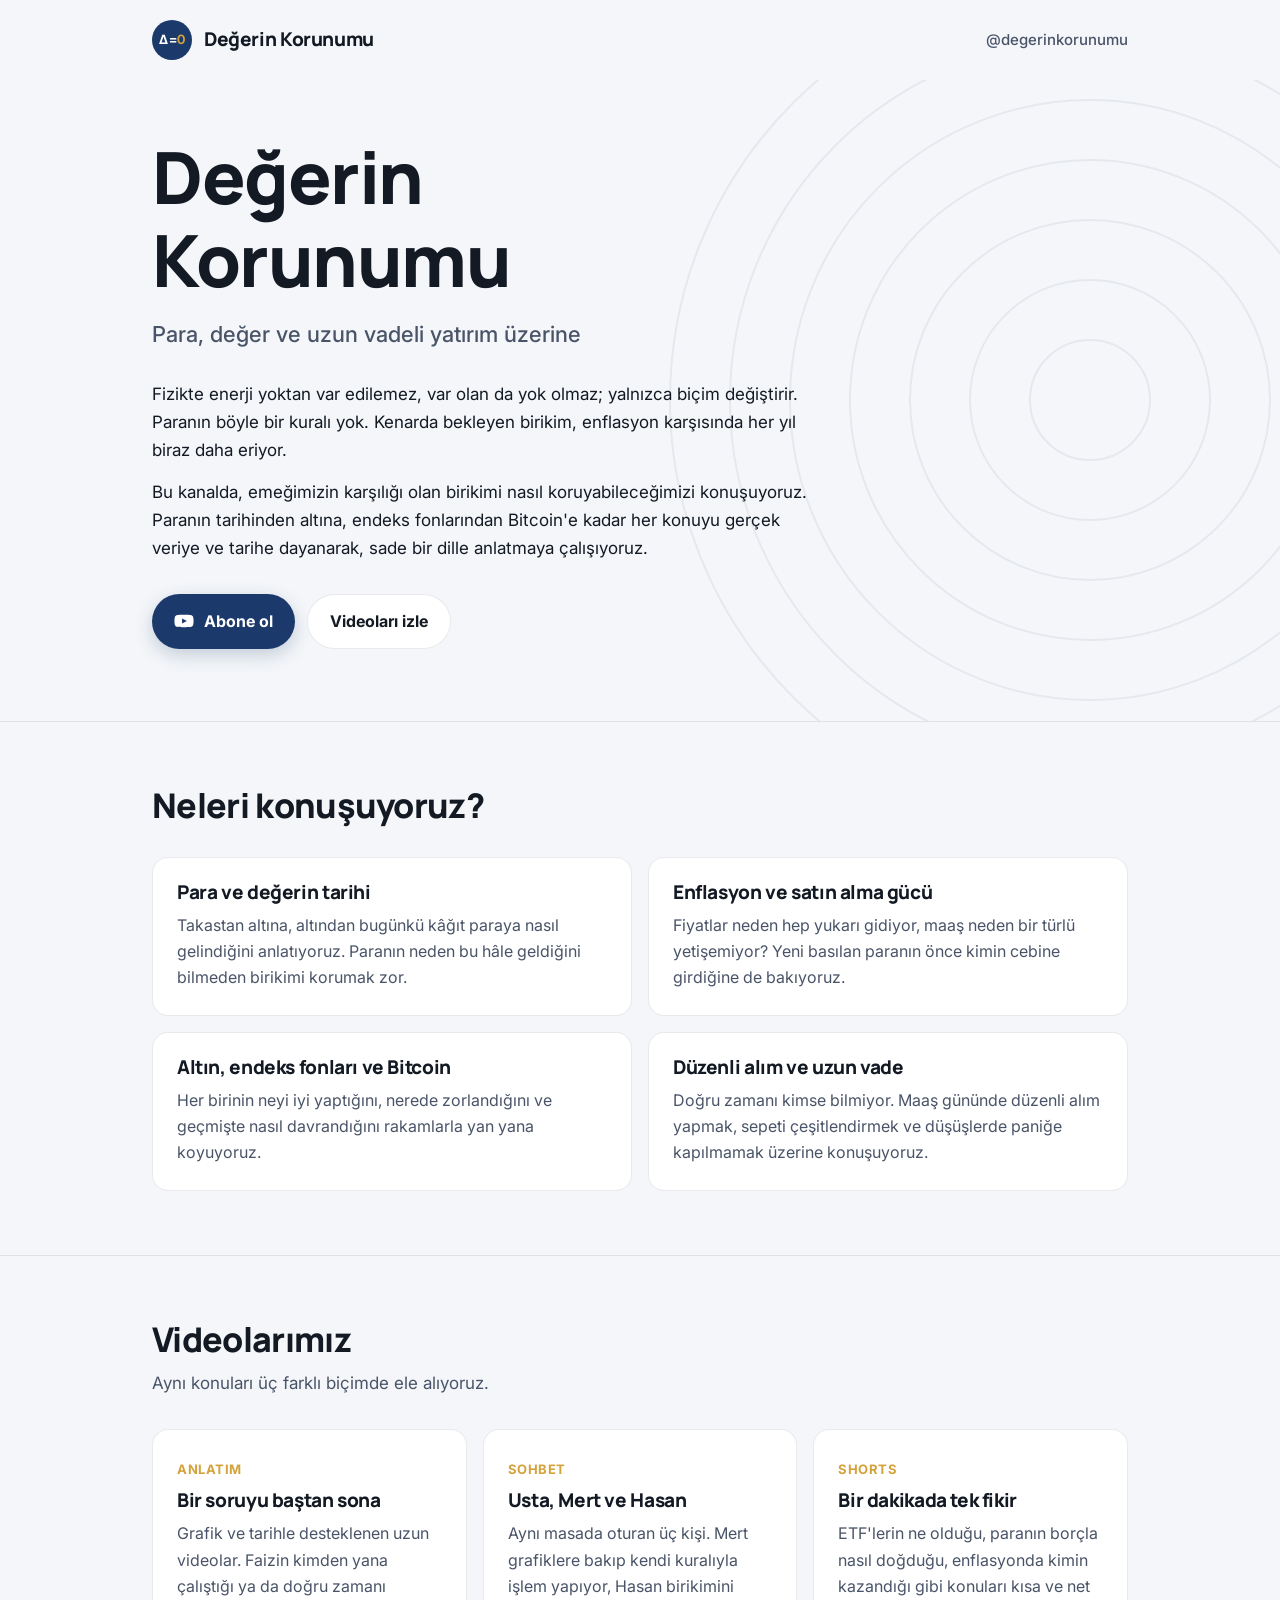
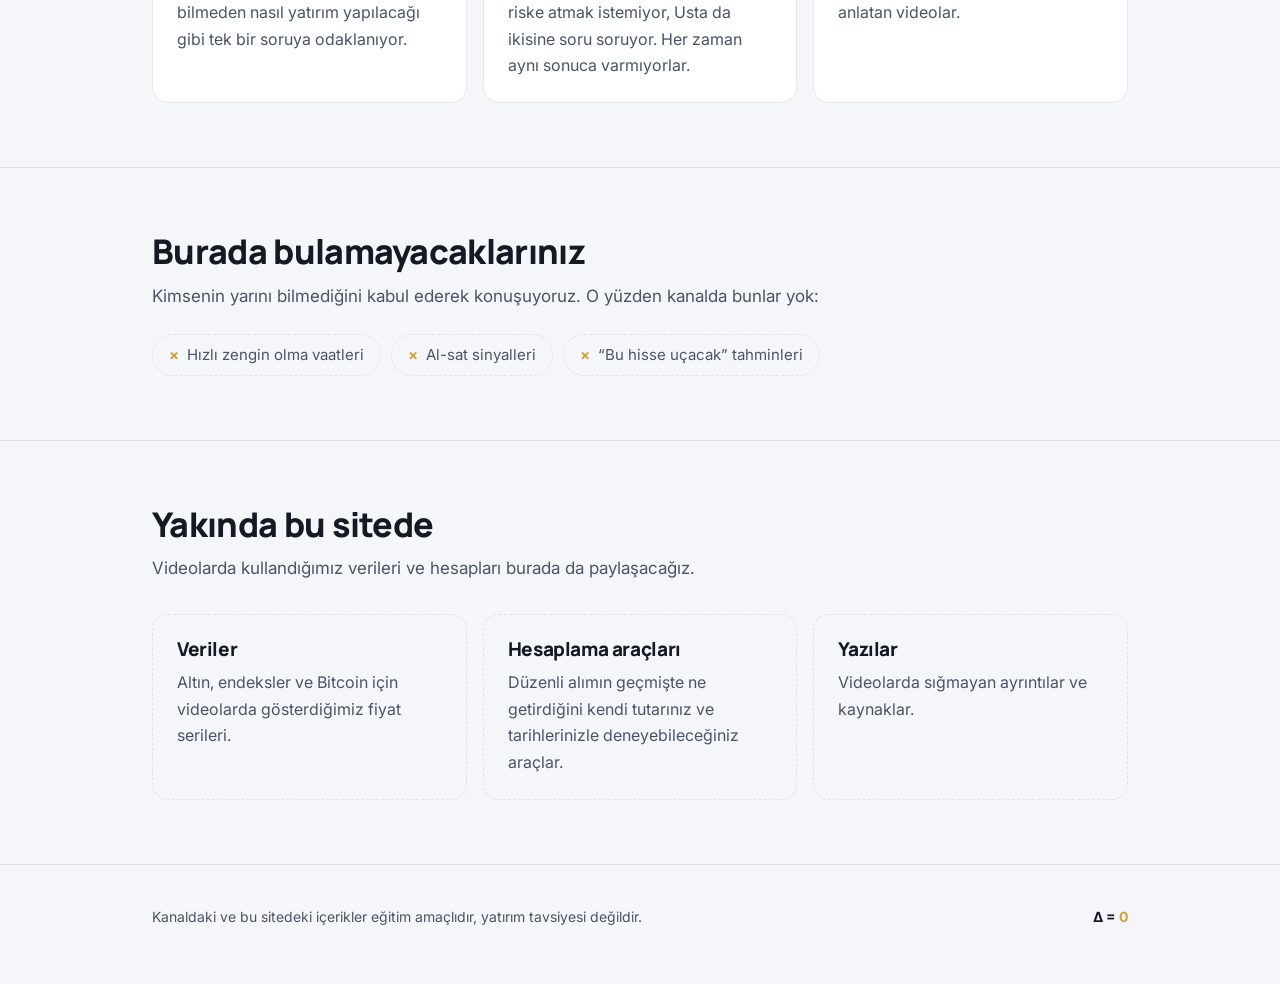
==== index.html @ 439486f2 "Site: kanal tanıtım ana sayfası (Cloudflare Pages) Co-Authored-By: Claude Opus 5.5 <noreply@anthropi" ====
<!doctype html>
<html lang="tr">
<head>
<meta charset="utf-8">
<meta name="viewport" content="width=device-width, initial-scale=1">
<title>Değerin Korunumu</title>
<meta name="description" content="Birikimi enflasyona karşı nasıl koruyabileceğimizi konuşan Türkçe YouTube kanalı: paranın tarihi, altın, endeks fonları, Bitcoin ve düzenli alım.">
<meta name="theme-color" content="#1b3a6b">
<link rel="icon" href="favicon.svg" type="image/svg+xml">
<meta property="og:type" content="website">
<meta property="og:title" content="Değerin Korunumu">
<meta property="og:description" content="Para, değer ve uzun vadeli yatırım üzerine Türkçe YouTube kanalı.">
<meta property="og:image" content="og.png">
<meta property="og:locale" content="tr_TR">
<meta name="twitter:card" content="summary_large_image">
<link rel="preconnect" href="https://fonts.googleapis.com">
<link rel="preconnect" href="https://fonts.gstatic.com" crossorigin>
<link rel="stylesheet" href="https://fonts.googleapis.com/css2?family=Manrope:wght@600;800&family=Inter:wght@400;500;700&display=swap">
<style>
:root {
  --navy: #1b3a6b;
  --gold: #d4a23a;
  --bg: #f4f6f9;
  --surface: #ffffff;
  --ink: #141a24;
  --ink2: #4a5468;
  --line: rgba(20, 26, 36, .09);
  --ring: rgba(27, 58, 107, .07);
  --accent: var(--navy);
  --on-accent: #ffffff;
}
@media (prefers-color-scheme: dark) {
  :root:not([data-theme="light"]) {
    --bg: #0f1520;
    --surface: #172030;
    --ink: #e8ecf3;
    --ink2: #a3adbf;
    --line: rgba(232, 236, 243, .1);
    --ring: rgba(212, 162, 58, .08);
    --accent: #d4a23a;
    --on-accent: #141a24;
  }
}
:root[data-theme="dark"] {
  --bg: #0f1520;
  --surface: #172030;
  --ink: #e8ecf3;
  --ink2: #a3adbf;
  --line: rgba(232, 236, 243, .1);
  --ring: rgba(212, 162, 58, .08);
  --accent: #d4a23a;
  --on-accent: #141a24;
}

* { margin: 0; padding: 0; box-sizing: border-box; }
html { -webkit-text-size-adjust: 100%; }
body {
  background: var(--bg);
  color: var(--ink);
  font-family: Inter, system-ui, sans-serif;
  font-size: 17px;
  line-height: 1.65;
  overflow-x: hidden;
}
a { color: inherit; }
.kap { max-width: 1040px; margin: 0 auto; padding: 0 16px; }
@media (min-width: 640px) { .kap { padding: 0 32px; } }

h1, h2, h3, .marka { font-family: Manrope, Inter, sans-serif; font-weight: 800; letter-spacing: -0.02em; line-height: 1.15; }

/* Üst şerit */
header { padding: 20px 0; }
header .kap { display: flex; align-items: center; justify-content: space-between; gap: 16px; }
.marka { display: flex; align-items: center; gap: 12px; text-decoration: none; font-size: 19px; }
.marka svg { flex: none; }
.ust-link { font-weight: 500; font-size: 15px; color: var(--ink2); text-decoration: none; white-space: nowrap; }
.ust-link:hover { color: var(--ink); }

/* Giriş */
.giris { position: relative; padding: 56px 0 72px; overflow: hidden; }
.halkalar { position: absolute; right: -260px; top: 50%; transform: translateY(-50%); width: 900px; height: 900px; pointer-events: none; }
.halkalar circle { fill: none; stroke: var(--ring); stroke-width: 2; }
.giris .kap { position: relative; }
.giris h1 { font-size: clamp(40px, 8vw, 72px); max-width: 12ch; }
.giris .alt { margin-top: 14px; font-size: clamp(18px, 2.4vw, 22px); color: var(--ink2); font-weight: 500; }
.giris p.metin { margin-top: 28px; max-width: 60ch; }
.giris p.metin + p.metin { margin-top: 14px; }
.dugmeler { margin-top: 32px; display: flex; flex-wrap: wrap; gap: 12px; }
.dugme {
  display: inline-flex; align-items: center; gap: 10px;
  padding: 13px 22px; border-radius: 999px;
  font-weight: 700; font-size: 16px; text-decoration: none;
  transition: transform .15s ease, box-shadow .15s ease;
}
.dugme:hover { transform: translateY(-1px); }
.dugme.ana { background: var(--accent); color: var(--on-accent); box-shadow: 0 6px 18px rgba(27, 58, 107, .22); }
.dugme.ikinci { border: 1.5px solid var(--line); background: var(--surface); }

/* Bölümler */
section.bolum { padding: 64px 0; border-top: 1px solid var(--line); }
.bolum h2 { font-size: clamp(26px, 4vw, 34px); }
.bolum .giris-metni { margin-top: 10px; color: var(--ink2); max-width: 62ch; }
.izgara { margin-top: 32px; display: grid; gap: 16px; grid-template-columns: 1fr; }
@media (min-width: 720px) { .izgara.iki { grid-template-columns: 1fr 1fr; } .izgara.uc { grid-template-columns: repeat(3, 1fr); } }
.kart { background: var(--surface); border: 1px solid var(--line); border-radius: 16px; padding: 24px; }
.kart h3 { font-size: 19px; }
.kart p { margin-top: 8px; color: var(--ink2); font-size: 16px; }
.kart .etiket { display: inline-block; font-size: 13px; font-weight: 700; letter-spacing: .04em; text-transform: uppercase; color: var(--gold); margin-bottom: 10px; }

/* Bulamayacaklarınız */
.yok { margin-top: 24px; display: flex; flex-wrap: wrap; gap: 10px; }
.yok span { padding: 8px 16px; border-radius: 999px; border: 1px dashed var(--line); color: var(--ink2); font-size: 15px; }
.yok span::before { content: "×"; color: var(--gold); font-weight: 700; margin-right: 8px; }

/* Yakında */
.yakinda .kart { border-style: dashed; background: transparent; }

footer { padding: 40px 0 56px; border-top: 1px solid var(--line); color: var(--ink2); font-size: 14px; }
footer .kap { display: flex; flex-wrap: wrap; justify-content: space-between; gap: 12px 24px; }
footer .delta { font-family: Inter, sans-serif; font-weight: 700; color: var(--ink); }
footer .delta b { color: var(--gold); }
</style>
</head>
<body>

<svg width="0" height="0" style="position:absolute" aria-hidden="true">
  <defs>
    <symbol id="isaret" viewBox="0 0 100 100">
      <circle cx="50" cy="50" r="50" fill="#1b3a6b"/>
      <text x="50" y="61" text-anchor="middle" font-family="Inter, sans-serif" font-weight="700" font-size="32" fill="#ffffff">Δ<tspan dx="2">=</tspan><tspan dx="2" fill="#d4a23a">0</tspan></text>
    </symbol>
  </defs>
</svg>

<header>
  <div class="kap">
    <a class="marka" href="/" aria-label="Değerin Korunumu ana sayfa">
      <svg width="40" height="40" aria-hidden="true"><use href="#isaret"/></svg>
      Değerin Korunumu
    </a>
    <a class="ust-link" href="https://www.youtube.com/@degerinkorunumu">@degerinkorunumu</a>
  </div>
</header>

<main>
  <section class="giris">
    <svg class="halkalar" viewBox="0 0 900 900" aria-hidden="true">
      <circle cx="450" cy="450" r="60"/><circle cx="450" cy="450" r="120"/><circle cx="450" cy="450" r="180"/>
      <circle cx="450" cy="450" r="240"/><circle cx="450" cy="450" r="300"/><circle cx="450" cy="450" r="360"/>
      <circle cx="450" cy="450" r="420"/>
    </svg>
    <div class="kap">
      <h1>Değerin Korunumu</h1>
      <div class="alt">Para, değer ve uzun vadeli yatırım üzerine</div>
      <p class="metin">Fizikte enerji yoktan var edilemez, var olan da yok olmaz; yalnızca biçim değiştirir. Paranın böyle bir kuralı yok. Kenarda bekleyen birikim, enflasyon karşısında her yıl biraz daha eriyor.</p>
      <p class="metin">Bu kanalda, emeğimizin karşılığı olan birikimi nasıl koruyabileceğimizi konuşuyoruz. Paranın tarihinden altına, endeks fonlarından Bitcoin'e kadar her konuyu gerçek veriye ve tarihe dayanarak, sade bir dille anlatmaya çalışıyoruz.</p>
      <div class="dugmeler">
        <a class="dugme ana" href="https://www.youtube.com/@degerinkorunumu?sub_confirmation=1">
          <svg width="20" height="20" viewBox="0 0 24 24" aria-hidden="true"><path fill="currentColor" d="M23 7.2a3 3 0 0 0-2.1-2.1C19 4.6 12 4.6 12 4.6s-7 0-8.9.5A3 3 0 0 0 1 7.2 31 31 0 0 0 .5 12 31 31 0 0 0 1 16.8a3 3 0 0 0 2.1 2.1c1.9.5 8.9.5 8.9.5s7 0 8.9-.5a3 3 0 0 0 2.1-2.1 31 31 0 0 0 .5-4.8 31 31 0 0 0-.5-4.8ZM9.7 15.1V8.9l5.8 3.1-5.8 3.1Z"/></svg>
          Abone ol
        </a>
        <a class="dugme ikinci" href="https://www.youtube.com/@degerinkorunumu/videos">Videoları izle</a>
      </div>
    </div>
  </section>

  <section class="bolum">
    <div class="kap">
      <h2>Neleri konuşuyoruz?</h2>
      <div class="izgara iki">
        <div class="kart">
          <h3>Para ve değerin tarihi</h3>
          <p>Takastan altına, altından bugünkü kâğıt paraya nasıl gelindiğini anlatıyoruz. Paranın neden bu hâle geldiğini bilmeden birikimi korumak zor.</p>
        </div>
        <div class="kart">
          <h3>Enflasyon ve satın alma gücü</h3>
          <p>Fiyatlar neden hep yukarı gidiyor, maaş neden bir türlü yetişemiyor? Yeni basılan paranın önce kimin cebine girdiğine de bakıyoruz.</p>
        </div>
        <div class="kart">
          <h3>Altın, endeks fonları ve Bitcoin</h3>
          <p>Her birinin neyi iyi yaptığını, nerede zorlandığını ve geçmişte nasıl davrandığını rakamlarla yan yana koyuyoruz.</p>
        </div>
        <div class="kart">
          <h3>Düzenli alım ve uzun vade</h3>
          <p>Doğru zamanı kimse bilmiyor. Maaş gününde düzenli alım yapmak, sepeti çeşitlendirmek ve düşüşlerde paniğe kapılmamak üzerine konuşuyoruz.</p>
        </div>
      </div>
    </div>
  </section>

  <section class="bolum">
    <div class="kap">
      <h2>Videolarımız</h2>
      <p class="giris-metni">Aynı konuları üç farklı biçimde ele alıyoruz.</p>
      <div class="izgara uc">
        <div class="kart">
          <span class="etiket">Anlatım</span>
          <h3>Bir soruyu baştan sona</h3>
          <p>Grafik ve tarihle desteklenen uzun videolar. Faizin kimden yana çalıştığı ya da doğru zamanı bilmeden nasıl yatırım yapılacağı gibi tek bir soruya odaklanıyor.</p>
        </div>
        <div class="kart">
          <span class="etiket">Sohbet</span>
          <h3>Usta, Mert ve Hasan</h3>
          <p>Aynı masada oturan üç kişi. Mert grafiklere bakıp kendi kuralıyla işlem yapıyor, Hasan birikimini riske atmak istemiyor, Usta da ikisine soru soruyor. Her zaman aynı sonuca varmıyorlar.</p>
        </div>
        <div class="kart">
          <span class="etiket">Shorts</span>
          <h3>Bir dakikada tek fikir</h3>
          <p>ETF'lerin ne olduğu, paranın borçla nasıl doğduğu, enflasyonda kimin kazandığı gibi konuları kısa ve net anlatan videolar.</p>
        </div>
      </div>
    </div>
  </section>

  <section class="bolum">
    <div class="kap">
      <h2>Burada bulamayacaklarınız</h2>
      <p class="giris-metni">Kimsenin yarını bilmediğini kabul ederek konuşuyoruz. O yüzden kanalda bunlar yok:</p>
      <div class="yok">
        <span>Hızlı zengin olma vaatleri</span>
        <span>Al-sat sinyalleri</span>
        <span>“Bu hisse uçacak” tahminleri</span>
      </div>
    </div>
  </section>

  <section class="bolum yakinda">
    <div class="kap">
      <h2>Yakında bu sitede</h2>
      <p class="giris-metni">Videolarda kullandığımız verileri ve hesapları burada da paylaşacağız.</p>
      <div class="izgara uc">
        <div class="kart">
          <h3>Veriler</h3>
          <p>Altın, endeksler ve Bitcoin için videolarda gösterdiğimiz fiyat serileri.</p>
        </div>
        <div class="kart">
          <h3>Hesaplama araçları</h3>
          <p>Düzenli alımın geçmişte ne getirdiğini kendi tutarınız ve tarihlerinizle deneyebileceğiniz araçlar.</p>
        </div>
        <div class="kart">
          <h3>Yazılar</h3>
          <p>Videolarda sığmayan ayrıntılar ve kaynaklar.</p>
        </div>
      </div>
    </div>
  </section>
</main>

<footer>
  <div class="kap">
    <div>Kanaldaki ve bu sitedeki içerikler eğitim amaçlıdır, yatırım tavsiyesi değildir.</div>
    <div class="delta">Δ = <b>0</b></div>
  </div>
</footer>

</body>
</html>
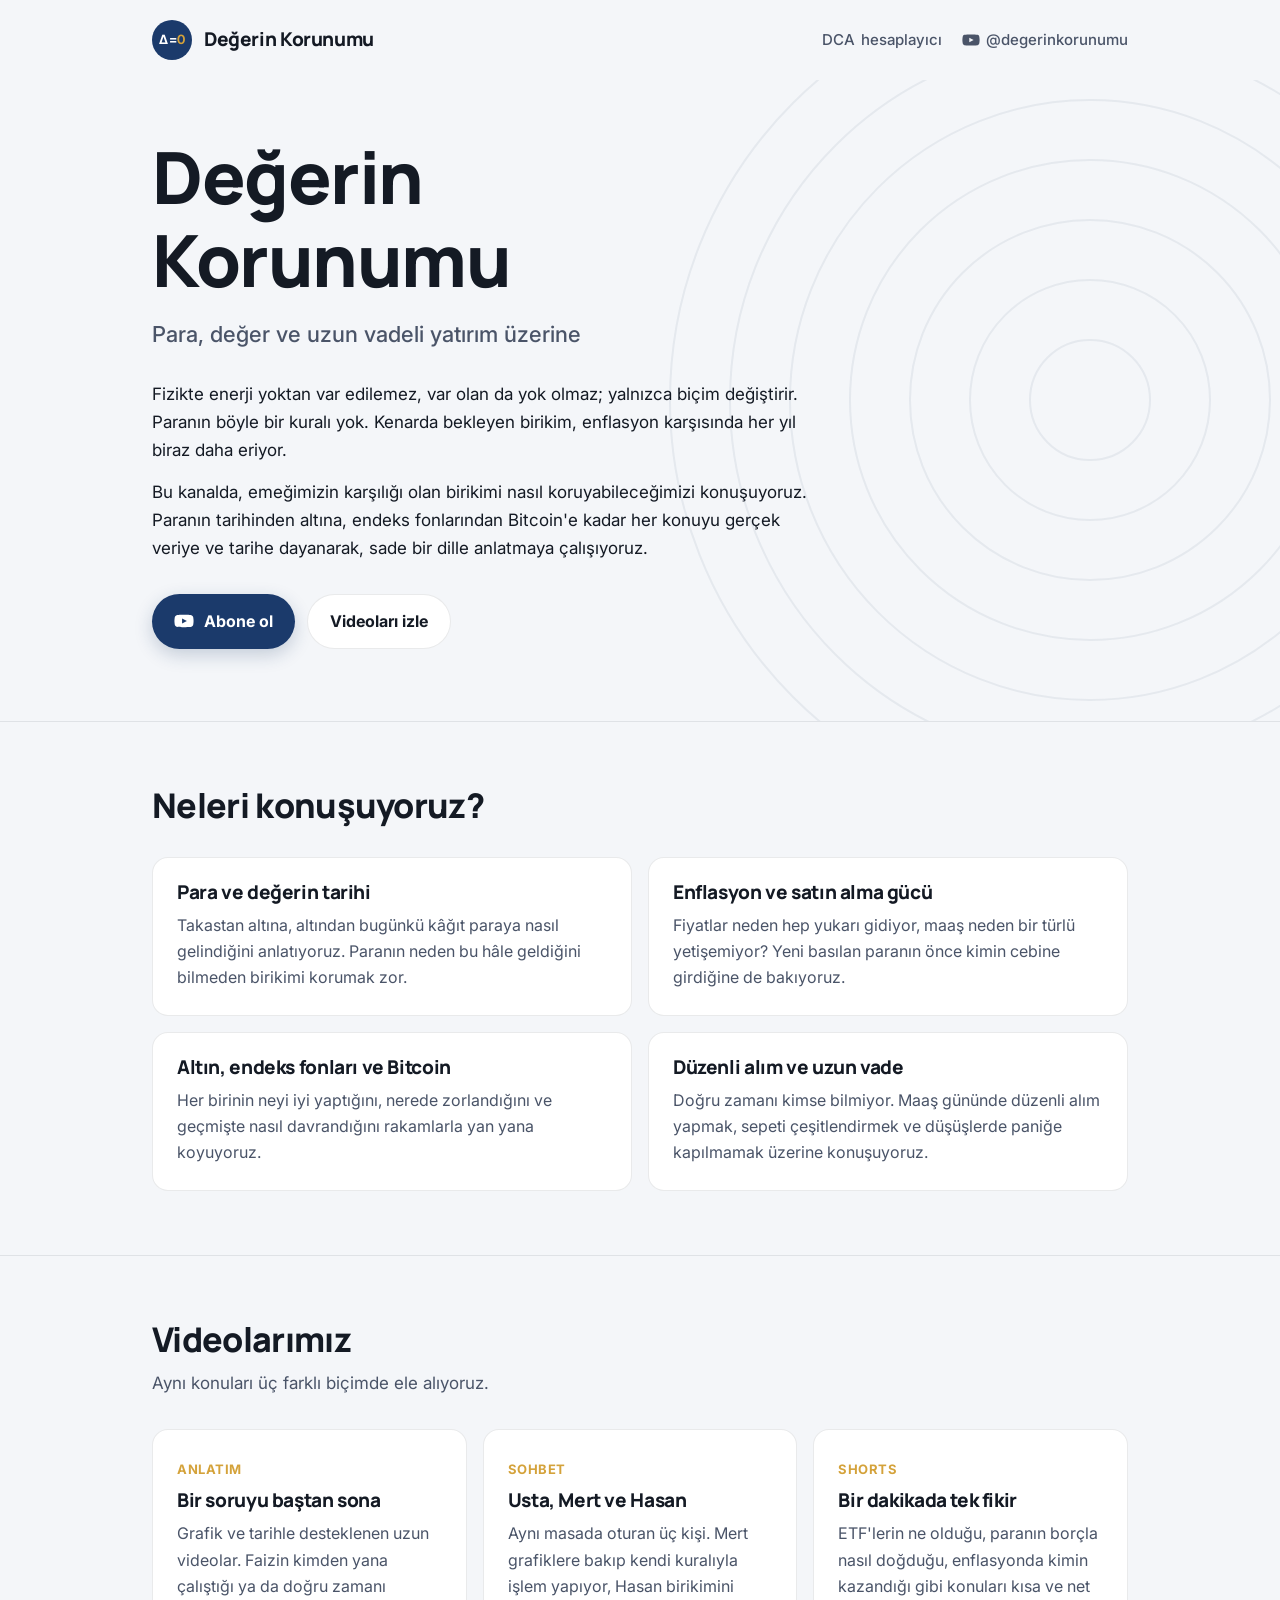
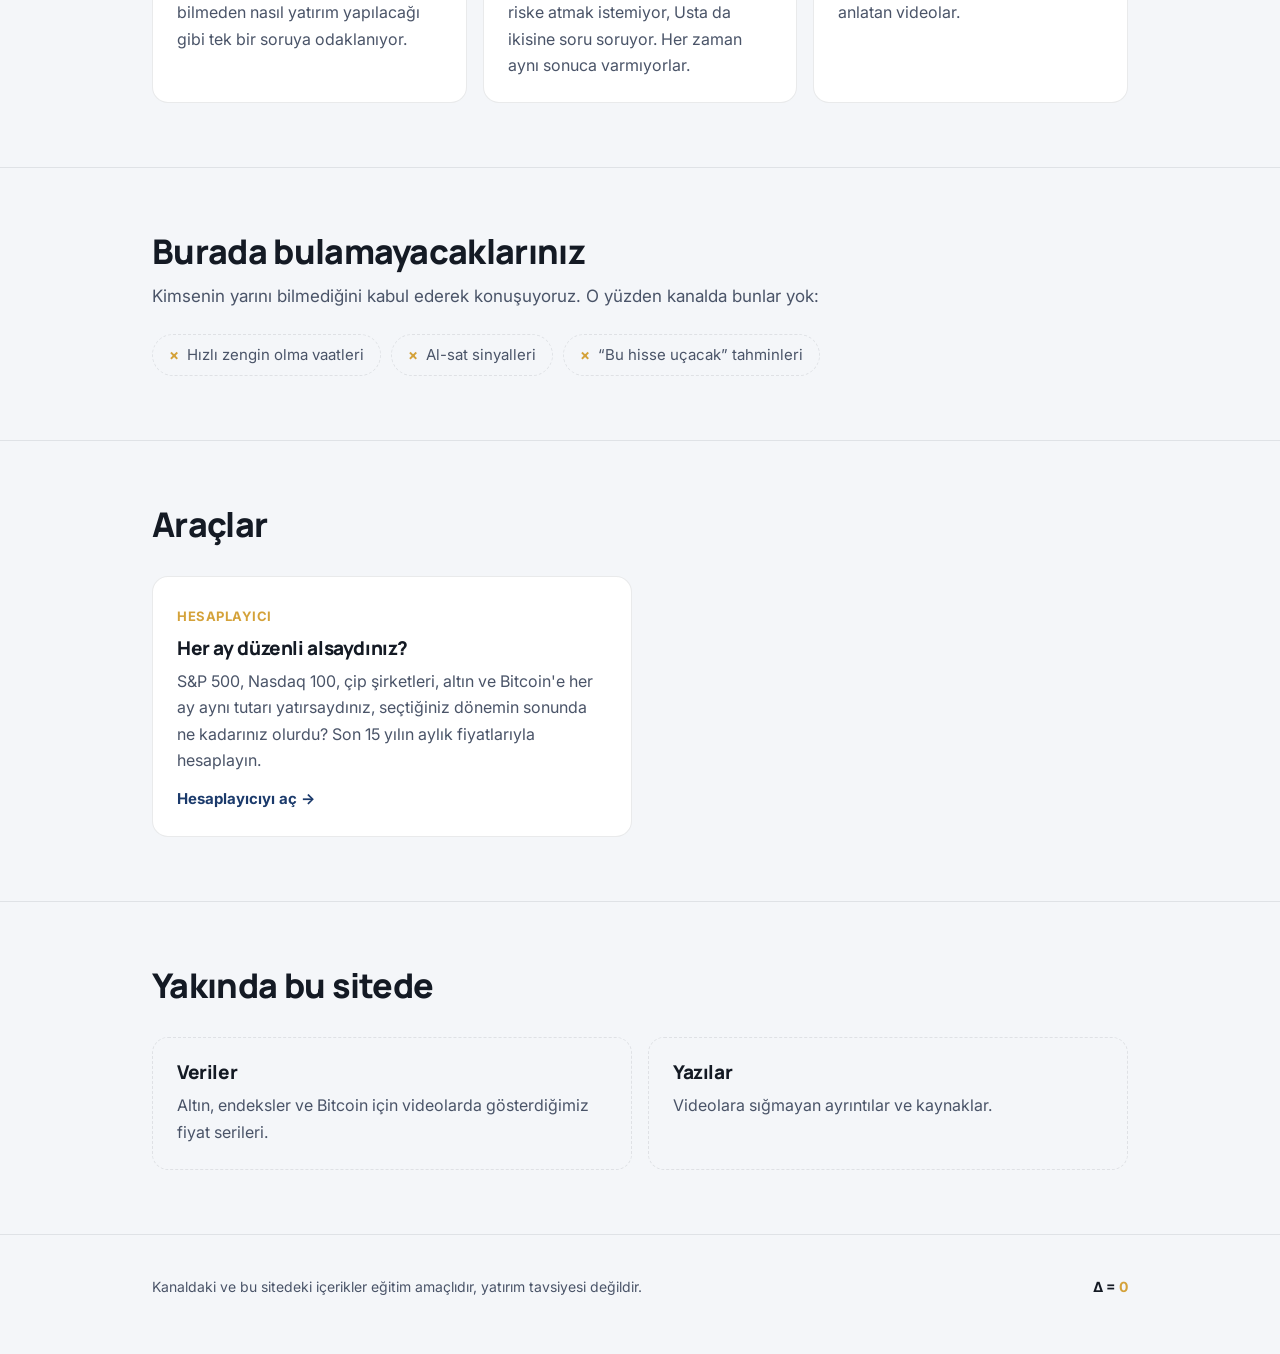
==== commit a60ccc92: "Site: düzenli alım (DCA) hesaplayıcı VOO, QQQ, SMH, altın ve Bitcoin için son 15 yılın aylık fiyatla" ====
--- a/index.html
+++ b/index.html
@@ -6,120 +6,21 @@
 <title>Değerin Korunumu</title>
 <meta name="description" content="Birikimi enflasyona karşı nasıl koruyabileceğimizi konuşan Türkçe YouTube kanalı: paranın tarihi, altın, endeks fonları, Bitcoin ve düzenli alım.">
 <meta name="theme-color" content="#1b3a6b">
-<link rel="icon" href="favicon.svg" type="image/svg+xml">
+<link rel="icon" href="/favicon.svg" type="image/svg+xml">
 <meta property="og:type" content="website">
 <meta property="og:title" content="Değerin Korunumu">
 <meta property="og:description" content="Para, değer ve uzun vadeli yatırım üzerine Türkçe YouTube kanalı.">
-<meta property="og:image" content="og.png">
+<link rel="canonical" href="https://degerinkorunumu.pages.dev/">
+<meta property="og:url" content="https://degerinkorunumu.pages.dev/">
+<meta property="og:image" content="https://degerinkorunumu.pages.dev/og.png">
+<meta property="og:image:width" content="1200">
+<meta property="og:image:height" content="630">
 <meta property="og:locale" content="tr_TR">
 <meta name="twitter:card" content="summary_large_image">
 <link rel="preconnect" href="https://fonts.googleapis.com">
 <link rel="preconnect" href="https://fonts.gstatic.com" crossorigin>
 <link rel="stylesheet" href="https://fonts.googleapis.com/css2?family=Manrope:wght@600;800&family=Inter:wght@400;500;700&display=swap">
-<style>
-:root {
-  --navy: #1b3a6b;
-  --gold: #d4a23a;
-  --bg: #f4f6f9;
-  --surface: #ffffff;
-  --ink: #141a24;
-  --ink2: #4a5468;
-  --line: rgba(20, 26, 36, .09);
-  --ring: rgba(27, 58, 107, .07);
-  --accent: var(--navy);
-  --on-accent: #ffffff;
-}
-@media (prefers-color-scheme: dark) {
-  :root:not([data-theme="light"]) {
-    --bg: #0f1520;
-    --surface: #172030;
-    --ink: #e8ecf3;
-    --ink2: #a3adbf;
-    --line: rgba(232, 236, 243, .1);
-    --ring: rgba(212, 162, 58, .08);
-    --accent: #d4a23a;
-    --on-accent: #141a24;
-  }
-}
-:root[data-theme="dark"] {
-  --bg: #0f1520;
-  --surface: #172030;
-  --ink: #e8ecf3;
-  --ink2: #a3adbf;
-  --line: rgba(232, 236, 243, .1);
-  --ring: rgba(212, 162, 58, .08);
-  --accent: #d4a23a;
-  --on-accent: #141a24;
-}
-
-* { margin: 0; padding: 0; box-sizing: border-box; }
-html { -webkit-text-size-adjust: 100%; }
-body {
-  background: var(--bg);
-  color: var(--ink);
-  font-family: Inter, system-ui, sans-serif;
-  font-size: 17px;
-  line-height: 1.65;
-  overflow-x: hidden;
-}
-a { color: inherit; }
-.kap { max-width: 1040px; margin: 0 auto; padding: 0 16px; }
-@media (min-width: 640px) { .kap { padding: 0 32px; } }
-
-h1, h2, h3, .marka { font-family: Manrope, Inter, sans-serif; font-weight: 800; letter-spacing: -0.02em; line-height: 1.15; }
-
-/* Üst şerit */
-header { padding: 20px 0; }
-header .kap { display: flex; align-items: center; justify-content: space-between; gap: 16px; }
-.marka { display: flex; align-items: center; gap: 12px; text-decoration: none; font-size: 19px; }
-.marka svg { flex: none; }
-.ust-link { font-weight: 500; font-size: 15px; color: var(--ink2); text-decoration: none; white-space: nowrap; }
-.ust-link:hover { color: var(--ink); }
-
-/* Giriş */
-.giris { position: relative; padding: 56px 0 72px; overflow: hidden; }
-.halkalar { position: absolute; right: -260px; top: 50%; transform: translateY(-50%); width: 900px; height: 900px; pointer-events: none; }
-.halkalar circle { fill: none; stroke: var(--ring); stroke-width: 2; }
-.giris .kap { position: relative; }
-.giris h1 { font-size: clamp(40px, 8vw, 72px); max-width: 12ch; }
-.giris .alt { margin-top: 14px; font-size: clamp(18px, 2.4vw, 22px); color: var(--ink2); font-weight: 500; }
-.giris p.metin { margin-top: 28px; max-width: 60ch; }
-.giris p.metin + p.metin { margin-top: 14px; }
-.dugmeler { margin-top: 32px; display: flex; flex-wrap: wrap; gap: 12px; }
-.dugme {
-  display: inline-flex; align-items: center; gap: 10px;
-  padding: 13px 22px; border-radius: 999px;
-  font-weight: 700; font-size: 16px; text-decoration: none;
-  transition: transform .15s ease, box-shadow .15s ease;
-}
-.dugme:hover { transform: translateY(-1px); }
-.dugme.ana { background: var(--accent); color: var(--on-accent); box-shadow: 0 6px 18px rgba(27, 58, 107, .22); }
-.dugme.ikinci { border: 1.5px solid var(--line); background: var(--surface); }
-
-/* Bölümler */
-section.bolum { padding: 64px 0; border-top: 1px solid var(--line); }
-.bolum h2 { font-size: clamp(26px, 4vw, 34px); }
-.bolum .giris-metni { margin-top: 10px; color: var(--ink2); max-width: 62ch; }
-.izgara { margin-top: 32px; display: grid; gap: 16px; grid-template-columns: 1fr; }
-@media (min-width: 720px) { .izgara.iki { grid-template-columns: 1fr 1fr; } .izgara.uc { grid-template-columns: repeat(3, 1fr); } }
-.kart { background: var(--surface); border: 1px solid var(--line); border-radius: 16px; padding: 24px; }
-.kart h3 { font-size: 19px; }
-.kart p { margin-top: 8px; color: var(--ink2); font-size: 16px; }
-.kart .etiket { display: inline-block; font-size: 13px; font-weight: 700; letter-spacing: .04em; text-transform: uppercase; color: var(--gold); margin-bottom: 10px; }
-
-/* Bulamayacaklarınız */
-.yok { margin-top: 24px; display: flex; flex-wrap: wrap; gap: 10px; }
-.yok span { padding: 8px 16px; border-radius: 999px; border: 1px dashed var(--line); color: var(--ink2); font-size: 15px; }
-.yok span::before { content: "×"; color: var(--gold); font-weight: 700; margin-right: 8px; }
-
-/* Yakında */
-.yakinda .kart { border-style: dashed; background: transparent; }
-
-footer { padding: 40px 0 56px; border-top: 1px solid var(--line); color: var(--ink2); font-size: 14px; }
-footer .kap { display: flex; flex-wrap: wrap; justify-content: space-between; gap: 12px 24px; }
-footer .delta { font-family: Inter, sans-serif; font-weight: 700; color: var(--ink); }
-footer .delta b { color: var(--gold); }
-</style>
+<link rel="stylesheet" href="/stil.css">
 </head>
 <body>
 
@@ -138,7 +39,10 @@
       <svg width="40" height="40" aria-hidden="true"><use href="#isaret"/></svg>
       Değerin Korunumu
     </a>
-    <a class="ust-link" href="https://www.youtube.com/@degerinkorunumu">@degerinkorunumu</a>
+    <nav class="menu">
+      <a class="ust-link" href="/araclar/dca">DCA <span class="uzun">hesaplayıcı</span></a>
+      <a class="ust-link" href="https://www.youtube.com/@degerinkorunumu" aria-label="YouTube kanalı"><svg width="18" height="18" viewBox="0 0 24 24" aria-hidden="true"><path fill="currentColor" d="M23 7.2a3 3 0 0 0-2.1-2.1C19 4.6 12 4.6 12 4.6s-7 0-8.9.5A3 3 0 0 0 1 7.2 31 31 0 0 0 .5 12 31 31 0 0 0 1 16.8a3 3 0 0 0 2.1 2.1c1.9.5 8.9.5 8.9.5s7 0 8.9-.5a3 3 0 0 0 2.1-2.1 31 31 0 0 0 .5-4.8 31 31 0 0 0-.5-4.8ZM9.7 15.1V8.9l5.8 3.1-5.8 3.1Z"/></svg><span class="uzun">@degerinkorunumu</span></a>
+    </nav>
   </div>
 </header>
 
@@ -224,22 +128,31 @@
     </div>
   </section>
 
+  <section class="bolum">
+    <div class="kap">
+      <h2>Araçlar</h2>
+      <div class="izgara iki">
+        <a class="kart arac" href="/araclar/dca">
+          <span class="etiket">Hesaplayıcı</span>
+          <h3>Her ay düzenli alsaydınız?</h3>
+          <p>S&amp;P 500, Nasdaq 100, çip şirketleri, altın ve Bitcoin'e her ay aynı tutarı yatırsaydınız, seçtiğiniz dönemin sonunda ne kadarınız olurdu? Son 15 yılın aylık fiyatlarıyla hesaplayın.</p>
+          <span class="git">Hesaplayıcıyı aç →</span>
+        </a>
+      </div>
+    </div>
+  </section>
+
   <section class="bolum yakinda">
     <div class="kap">
       <h2>Yakında bu sitede</h2>
-      <p class="giris-metni">Videolarda kullandığımız verileri ve hesapları burada da paylaşacağız.</p>
-      <div class="izgara uc">
+      <div class="izgara iki">
         <div class="kart">
           <h3>Veriler</h3>
           <p>Altın, endeksler ve Bitcoin için videolarda gösterdiğimiz fiyat serileri.</p>
         </div>
         <div class="kart">
-          <h3>Hesaplama araçları</h3>
-          <p>Düzenli alımın geçmişte ne getirdiğini kendi tutarınız ve tarihlerinizle deneyebileceğiniz araçlar.</p>
-        </div>
-        <div class="kart">
           <h3>Yazılar</h3>
-          <p>Videolarda sığmayan ayrıntılar ve kaynaklar.</p>
+          <p>Videolara sığmayan ayrıntılar ve kaynaklar.</p>
         </div>
       </div>
     </div>
--- a/stil.css
+++ b/stil.css
@@ -0,0 +1,111 @@
+/* Değerin Korunumu sitesi: bütün sayfaların ortak stili */
+:root {
+  --navy: #1b3a6b;
+  --gold: #d4a23a;
+  --bg: #f4f6f9;
+  --surface: #ffffff;
+  --ink: #141a24;
+  --ink2: #4a5468;
+  --line: rgba(20, 26, 36, .09);
+  --ring: rgba(27, 58, 107, .07);
+  --accent: var(--navy);
+  --on-accent: #ffffff;
+}
+@media (prefers-color-scheme: dark) {
+  :root:not([data-theme="light"]) {
+    --bg: #0f1520;
+    --surface: #172030;
+    --ink: #e8ecf3;
+    --ink2: #a3adbf;
+    --line: rgba(232, 236, 243, .1);
+    --ring: rgba(212, 162, 58, .08);
+    --accent: #d4a23a;
+    --on-accent: #141a24;
+  }
+}
+:root[data-theme="dark"] {
+  --bg: #0f1520;
+  --surface: #172030;
+  --ink: #e8ecf3;
+  --ink2: #a3adbf;
+  --line: rgba(232, 236, 243, .1);
+  --ring: rgba(212, 162, 58, .08);
+  --accent: #d4a23a;
+  --on-accent: #141a24;
+}
+
+* { margin: 0; padding: 0; box-sizing: border-box; }
+html { -webkit-text-size-adjust: 100%; }
+body {
+  background: var(--bg);
+  color: var(--ink);
+  font-family: Inter, system-ui, sans-serif;
+  font-size: 17px;
+  line-height: 1.65;
+  overflow-x: hidden;
+}
+a { color: inherit; }
+.kap { max-width: 1040px; margin: 0 auto; padding: 0 16px; }
+@media (min-width: 640px) { .kap { padding: 0 32px; } }
+
+h1, h2, h3, .marka { font-family: Manrope, Inter, sans-serif; font-weight: 800; letter-spacing: -0.02em; line-height: 1.15; }
+
+/* Üst şerit */
+header { padding: 20px 0; }
+header .kap { display: flex; align-items: center; justify-content: space-between; gap: 16px; }
+.marka { display: flex; align-items: center; gap: 12px; text-decoration: none; font-size: 19px; }
+.marka svg { flex: none; }
+.menu { display: flex; align-items: center; gap: 20px; }
+.ust-link { display: inline-flex; align-items: center; gap: 6px; font-weight: 500; font-size: 15px; color: var(--ink2); text-decoration: none; white-space: nowrap; }
+.ust-link:hover, .ust-link[aria-current] { color: var(--ink); }
+.ust-link svg { flex: none; }
+@media (max-width: 560px) { .ust-link .uzun { display: none; } .marka { font-size: 17px; } .menu { gap: 14px; } }
+
+/* Giriş */
+.giris { position: relative; padding: 56px 0 72px; overflow: hidden; }
+.halkalar { position: absolute; right: -260px; top: 50%; transform: translateY(-50%); width: 900px; height: 900px; pointer-events: none; }
+.halkalar circle { fill: none; stroke: var(--ring); stroke-width: 2; }
+.giris .kap { position: relative; }
+.giris h1 { font-size: clamp(40px, 8vw, 72px); max-width: 12ch; }
+.giris .alt { margin-top: 14px; font-size: clamp(18px, 2.4vw, 22px); color: var(--ink2); font-weight: 500; }
+.giris p.metin { margin-top: 28px; max-width: 60ch; }
+.giris p.metin + p.metin { margin-top: 14px; }
+.dugmeler { margin-top: 32px; display: flex; flex-wrap: wrap; gap: 12px; }
+.dugme {
+  display: inline-flex; align-items: center; gap: 10px;
+  padding: 13px 22px; border-radius: 999px;
+  font-weight: 700; font-size: 16px; text-decoration: none;
+  transition: transform .15s ease, box-shadow .15s ease;
+}
+.dugme:hover { transform: translateY(-1px); }
+.dugme.ana { background: var(--accent); color: var(--on-accent); box-shadow: 0 6px 18px rgba(27, 58, 107, .22); }
+.dugme.ikinci { border: 1.5px solid var(--line); background: var(--surface); }
+
+/* Bölümler */
+section.bolum { padding: 64px 0; border-top: 1px solid var(--line); }
+.bolum h2 { font-size: clamp(26px, 4vw, 34px); }
+.bolum .giris-metni { margin-top: 10px; color: var(--ink2); max-width: 62ch; }
+.izgara { margin-top: 32px; display: grid; gap: 16px; grid-template-columns: 1fr; }
+@media (min-width: 720px) { .izgara.iki { grid-template-columns: 1fr 1fr; } .izgara.uc { grid-template-columns: repeat(3, 1fr); } }
+.kart { background: var(--surface); border: 1px solid var(--line); border-radius: 16px; padding: 24px; }
+.kart h3 { font-size: 19px; }
+.kart p { margin-top: 8px; color: var(--ink2); font-size: 16px; }
+.kart .etiket { display: inline-block; font-size: 13px; font-weight: 700; letter-spacing: .04em; text-transform: uppercase; color: var(--gold); margin-bottom: 10px; }
+
+/* Bulamayacaklarınız */
+.yok { margin-top: 24px; display: flex; flex-wrap: wrap; gap: 10px; }
+.yok span { padding: 8px 16px; border-radius: 999px; border: 1px dashed var(--line); color: var(--ink2); font-size: 15px; }
+.yok span::before { content: "×"; color: var(--gold); font-weight: 700; margin-right: 8px; }
+
+/* Yakında */
+.yakinda .kart { border-style: dashed; background: transparent; }
+
+footer { padding: 40px 0 56px; border-top: 1px solid var(--line); color: var(--ink2); font-size: 14px; }
+footer .kap { display: flex; flex-wrap: wrap; justify-content: space-between; gap: 12px 24px; }
+footer .delta { font-family: Inter, sans-serif; font-weight: 700; color: var(--ink); }
+footer .delta b { color: var(--gold); }
+
+/* Bağlantı kartı */
+a.kart.arac { display: block; text-decoration: none; transition: border-color .15s ease, transform .15s ease; }
+a.kart.arac:hover { border-color: var(--gold); transform: translateY(-1px); }
+.kart .git { display: inline-block; margin-top: 14px; font-weight: 700; font-size: 15px; color: var(--accent); }
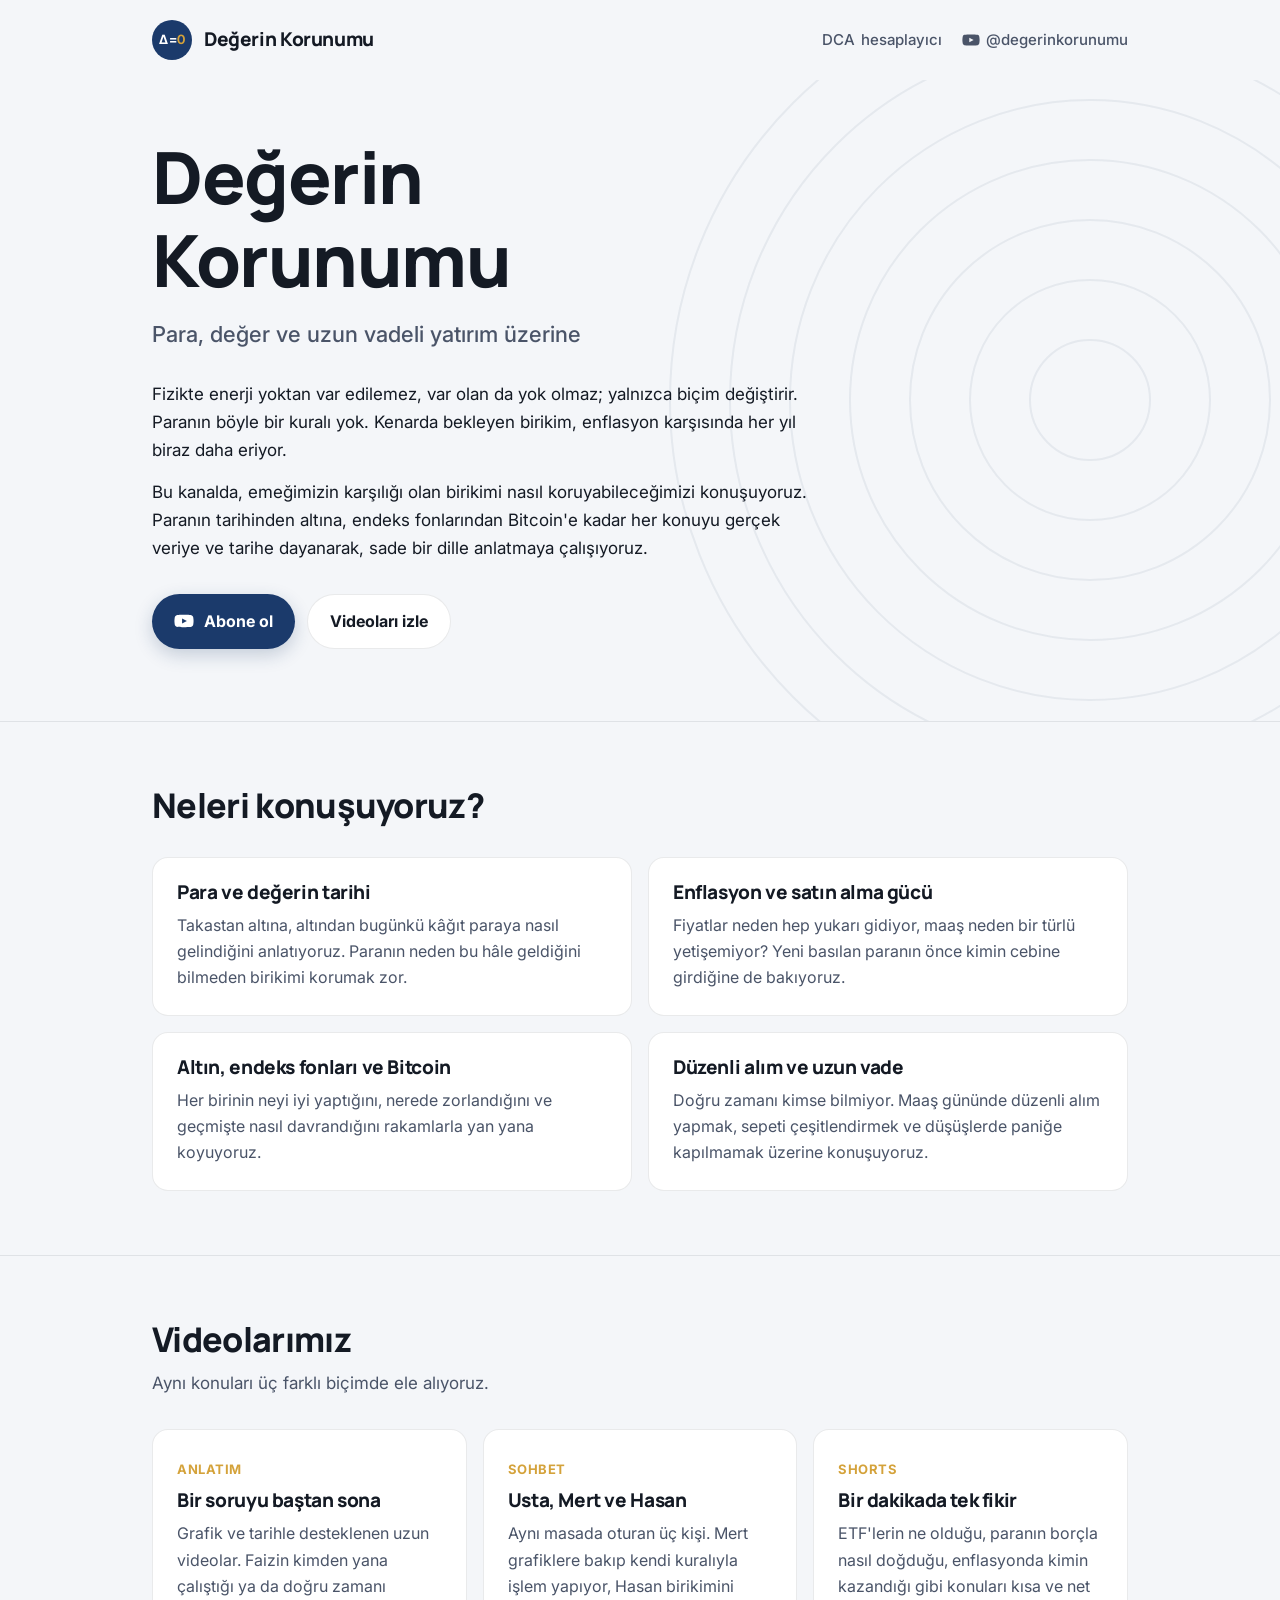
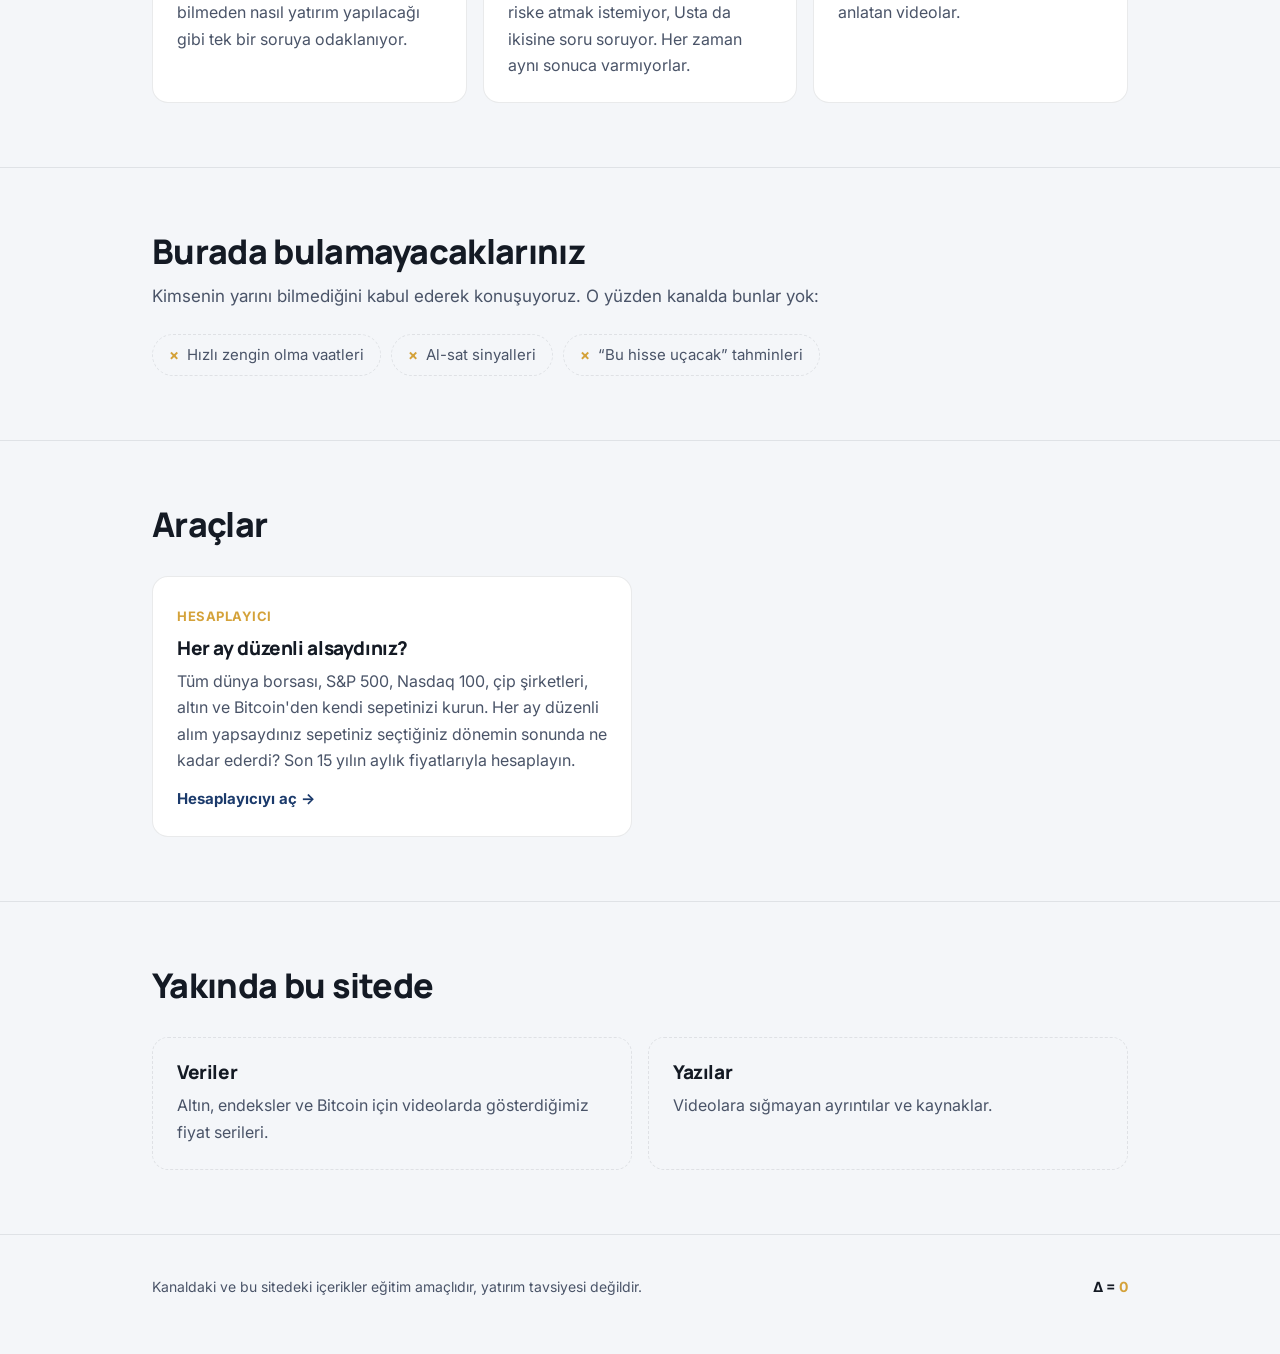
==== commit 04aa0e75: "Site: DCA hesaplayıcıda sepet (portföy) hesabı ve VT Toplam tutar + yüzde dağılım ya da her varlığa " ====
--- a/index.html
+++ b/index.html
@@ -135,7 +135,7 @@
         <a class="kart arac" href="/araclar/dca">
           <span class="etiket">Hesaplayıcı</span>
           <h3>Her ay düzenli alsaydınız?</h3>
-          <p>S&amp;P 500, Nasdaq 100, çip şirketleri, altın ve Bitcoin'e her ay aynı tutarı yatırsaydınız, seçtiğiniz dönemin sonunda ne kadarınız olurdu? Son 15 yılın aylık fiyatlarıyla hesaplayın.</p>
+          <p>Tüm dünya borsası, S&amp;P 500, Nasdaq 100, çip şirketleri, altın ve Bitcoin'den kendi sepetinizi kurun. Her ay düzenli alım yapsaydınız sepetiniz seçtiğiniz dönemin sonunda ne kadar ederdi? Son 15 yılın aylık fiyatlarıyla hesaplayın.</p>
           <span class="git">Hesaplayıcıyı aç →</span>
         </a>
       </div>
